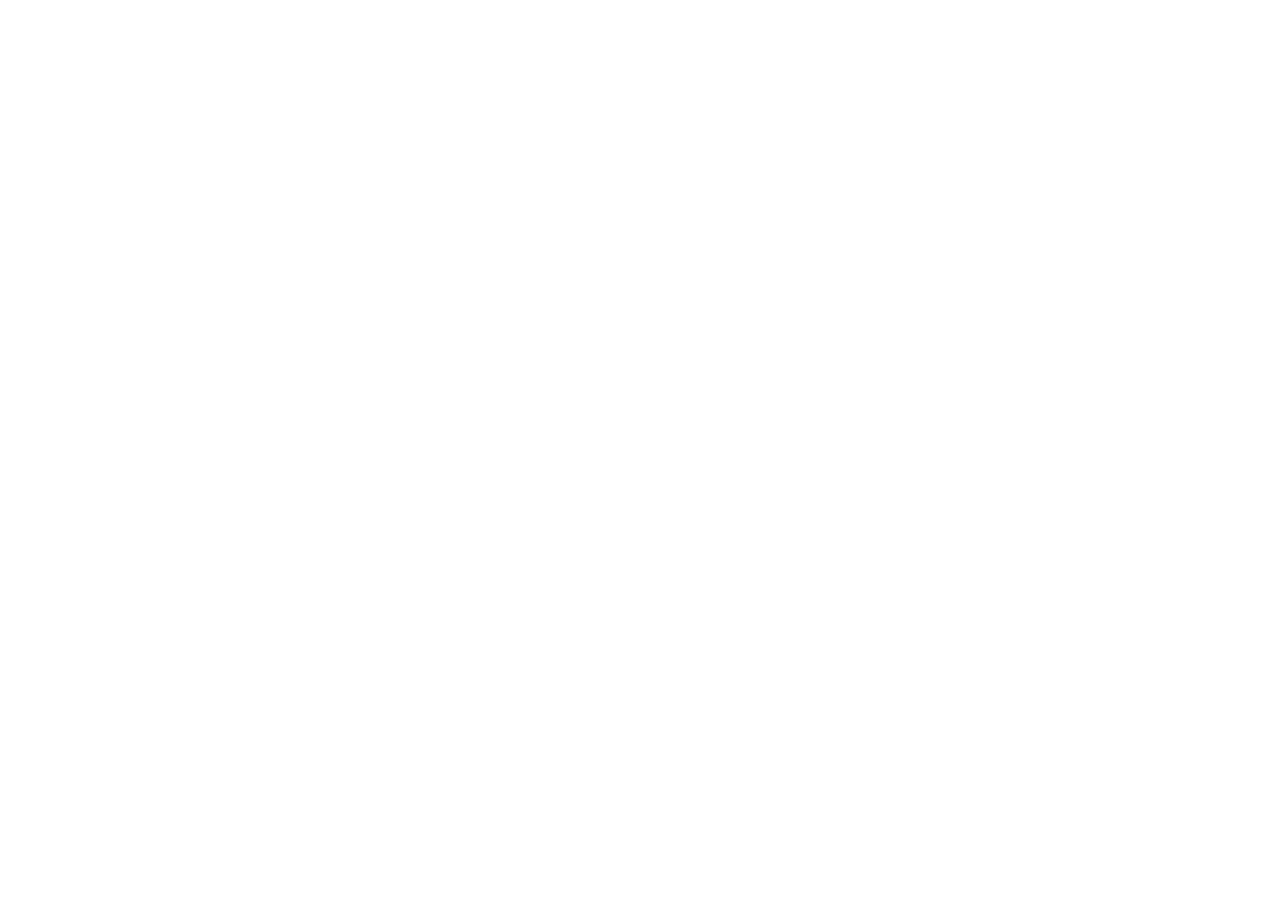
==== index.html @ f09a70e5 "Adding OG tags" ====
<!DOCTYPE html>
<html lang="en">
<head>
    <meta charset="UTF-8">

    <!--FAVICON-->
    <link rel="apple-touch-icon" sizes="180x180" href="/favicon/apple-touch-icon.png">
    <link rel="icon" type="image/png" sizes="32x32" href="/favicon/favicon-32x32.png">
    <link rel="icon" type="image/png" sizes="16x16" href="/favicon/favicon-16x16.png">
    <link rel="manifest" href="/favicon/site.webmanifest">
    <link rel="mask-icon" href="/favicon/safari-pinned-tab.svg" color="#5bbad5">
    <link rel="shortcut icon" href="/favicon/favicon.ico">
    <meta name="msapplication-TileColor" content="#ffc40d">
    <meta name="msapplication-config" content="/favicon/browserconfig.xml">
    <meta name="theme-color" content="#ffffff">

    <!--OG TAGS-->
    <meta property="og:url" content="https://mordvintsevmv.github.io/quantori_homework_1/">
    <meta property="og:title" content="Quantori Homework #1 by Maksim Mordvintsev">
    <meta property="og:image" content="https://mordvintsevmv.github.io/quantori_homework_1/og_image.png">
    <meta property="og:type" content="website"/>

    <meta name="twitter:card" content="summary_large_image">
    <meta property="twitter:domain" content="mordvintsevmv.github.io/quantori_homework_1">
    <meta property="twitter:url" content="https://mordvintsevmv.github.io/quantori_homework_1/">
    <meta name="twitter:title" content="Quantori Homework #1 by Maksim Mordvintsev">
    <meta name="twitter:image" content="https://mordvintsevmv.github.io/quantori_homework_1/og_image.png">

    <meta
            property="og:description"
            content="IPhone model using HTML and CSS (and a little bit JS)"
    />
    <meta
            property="twitter:description"
            content="IPhone model using HTML and CSS (and a little bit JS)"
    />

    <title>Quantori Homework #1</title>
</head>
<body>

</body>
</html>
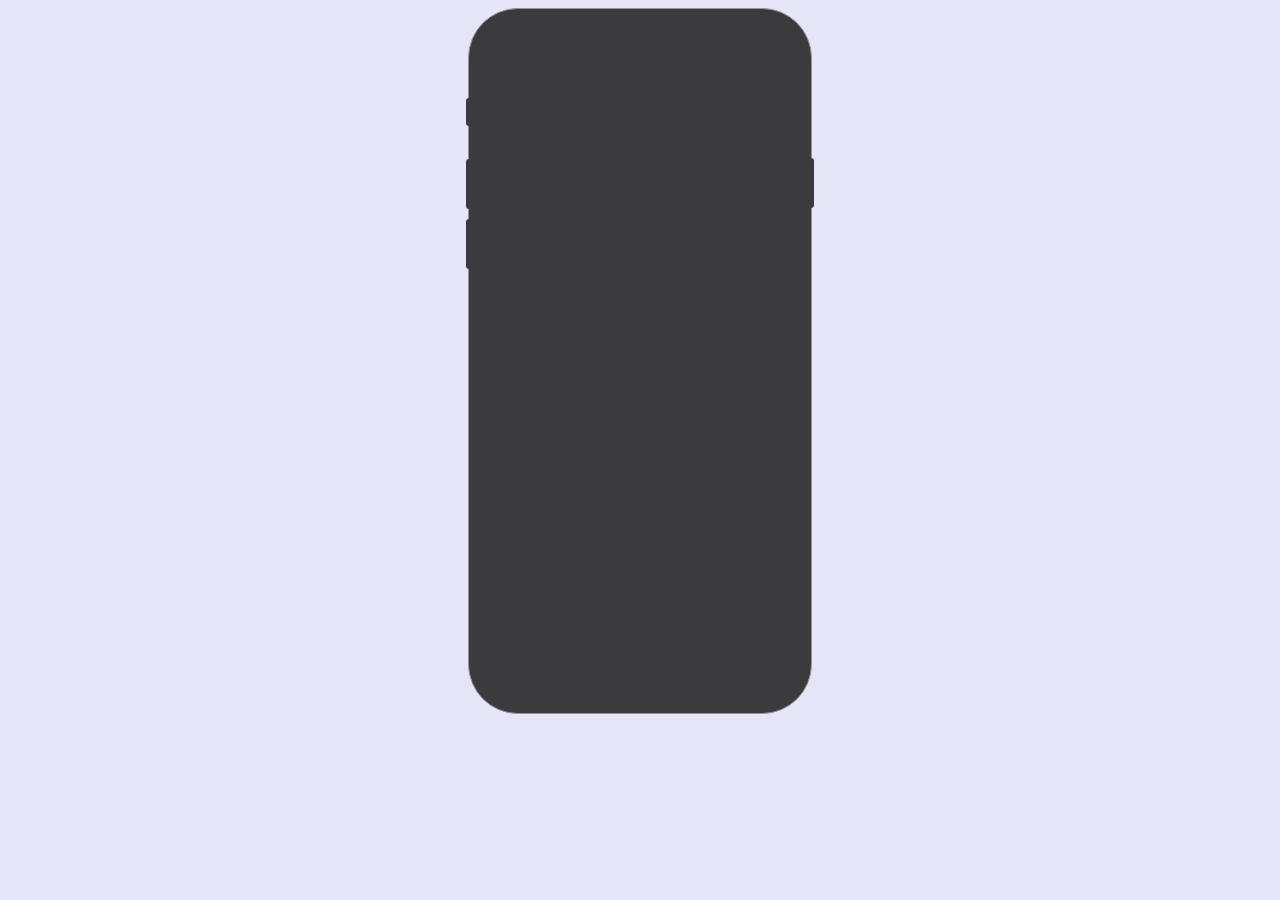
==== commit e24f8f22: "Creating layout for iPhone frame and buttons (left and right)" ====
--- a/index.html
+++ b/index.html
@@ -3,15 +3,21 @@
 <head>
     <meta charset="UTF-8">
 
+    <meta name="viewport" content="width=device-width, initial-scale=1"/>
+    <meta
+            name="description"
+            content="Quantori Homework #1 by Maksim Mordvintsev. IPhone model using HTML and CSS (and a little bit JS)."
+    />
+
     <!--FAVICON-->
-    <link rel="apple-touch-icon" sizes="180x180" href="/favicon/apple-touch-icon.png">
-    <link rel="icon" type="image/png" sizes="32x32" href="/favicon/favicon-32x32.png">
-    <link rel="icon" type="image/png" sizes="16x16" href="/favicon/favicon-16x16.png">
-    <link rel="manifest" href="/favicon/site.webmanifest">
-    <link rel="mask-icon" href="/favicon/safari-pinned-tab.svg" color="#5bbad5">
-    <link rel="shortcut icon" href="/favicon/favicon.ico">
+    <link rel="apple-touch-icon" sizes="180x180" href="/apple-touch-icon.png">
+    <link rel="icon" type="image/png" sizes="32x32" href="/favicon-32x32.png">
+    <link rel="icon" type="image/png" sizes="16x16" href="/favicon-16x16.png">
+    <link rel="manifest" href="/site.webmanifest">
+    <link rel="mask-icon" href="/safari-pinned-tab.svg" color="#5bbad5">
+    <link rel="shortcut icon" href="/favicon.ico">
     <meta name="msapplication-TileColor" content="#ffc40d">
-    <meta name="msapplication-config" content="/favicon/browserconfig.xml">
+    <meta name="msapplication-config" content="/browserconfig.xml">
     <meta name="theme-color" content="#ffffff">
 
     <!--OG TAGS-->
@@ -35,9 +41,48 @@
             content="IPhone model using HTML and CSS (and a little bit JS)"
     />
 
+    <!--FONTS-->
+    <link rel="preconnect" href="https://fonts.googleapis.com">
+    <link rel="preconnect" href="https://fonts.gstatic.com" crossorigin>
+    <link href="https://fonts.googleapis.com/css2?family=Roboto:ital,wght@0,100;0,300;0,400;0,500;0,700;0,900;1,100;1,300;1,400;1,500;1,700;1,900&display=swap"
+          rel="stylesheet">
+
+    <!--STYLES-->
+    <link href="css/index.css" rel="stylesheet" type="text/css">
+    <link href="css/null.css" rel="stylesheet" type="text/css">
+    <link href="css/iphone.css" rel="stylesheet" type="text/css">
+
     <title>Quantori Homework #1</title>
 </head>
 <body>
 
+<!--IPHONE BLOCK-->
+<div class="iphone">
+
+    <!--BLOCK WITH FRONT SIDE OF IPHONE-->
+    <div class="iphone__frame iphone-frame">
+        <div class="iphone-frame__top iphone-ft">
+            <div class="iphone-ft__camera"></div>
+            <div class="iphone-ft__sensor"></div>
+            <div class="iphone-ft__speaker"></div>
+        </div>
+        <div class="iphone-frame__screen"></div>
+        <div class="iphone-frame__home"></div>
+    </div>
+
+    <!--LEFT BUTTONS OF IPHONE-->
+    <div class="iphone__left-buttons iphone-lb">
+        <div class="iphone-lb__mute"></div>
+        <div class="iphone-lb__v-up"></div>
+        <div class="iphone-lb__v-down"></div>
+    </div>
+
+    <!--RIGHT BUTTONS OF IPHONE-->
+    <div class="iphone__right-buttons iphone-rb">
+        <div class="iphone-rb__power"></div>
+    </div>
+
+</div>
+
 </body>
 </html>--- a/css/index.css
+++ b/css/index.css
@@ -0,0 +1,22 @@
+/*
+    Colors:
+
+red: #EF3F3F
+yellow: #F4D00C
+blue: #0C93B6
+grey: #373F42
+
+*/
+
+body{
+    font-family: 'Roboto', sans-serif;
+    background-color: #e5e5f7;
+    opacity: 0.8;
+    background-image:  radial-gradient(#373F42 0.5px, transparent 0.5px), radial-gradient(#373F42 0.5px, #e5e5f7 0.5px);
+    background-size: 20px 20px;
+    background-position: 0 0,10px 10px;
+
+    display: grid;
+    justify-content: center;
+    align-items: center;
+}
--- a/css/iphone.css
+++ b/css/iphone.css
@@ -0,0 +1,50 @@
+.iphone {
+  position: relative;
+}
+.iphone__frame {
+  height: 703.8px;
+  width: 341.7px;
+  background-color: #111111;
+  border: 1px solid grey;
+  border-radius: 50px;
+}
+.iphone__left-buttons {
+  position: absolute;
+  top: 90px;
+  left: -2px;
+}
+.iphone__right-buttons {
+  position: absolute;
+  top: 150px;
+  right: -2px;
+}
+
+.iphone-lb__mute {
+  width: 6px;
+  height: 28px;
+  background-color: #111111;
+  border-radius: 3px 0 0 3px;
+}
+.iphone-lb__v-up {
+  margin-top: 33px;
+  width: 6px;
+  height: 50px;
+  background-color: #111111;
+  border-radius: 3px 0 0 3px;
+}
+.iphone-lb__v-down {
+  margin-top: 10px;
+  width: 6px;
+  height: 50px;
+  background-color: #111111;
+  border-radius: 3px 0 0 3px;
+}
+
+.iphone-rb__power {
+  width: 6px;
+  height: 50px;
+  background-color: #111111;
+  border-radius: 3px 3px 3px 3px;
+}
+
+/*# sourceMappingURL=iphone.css.map */
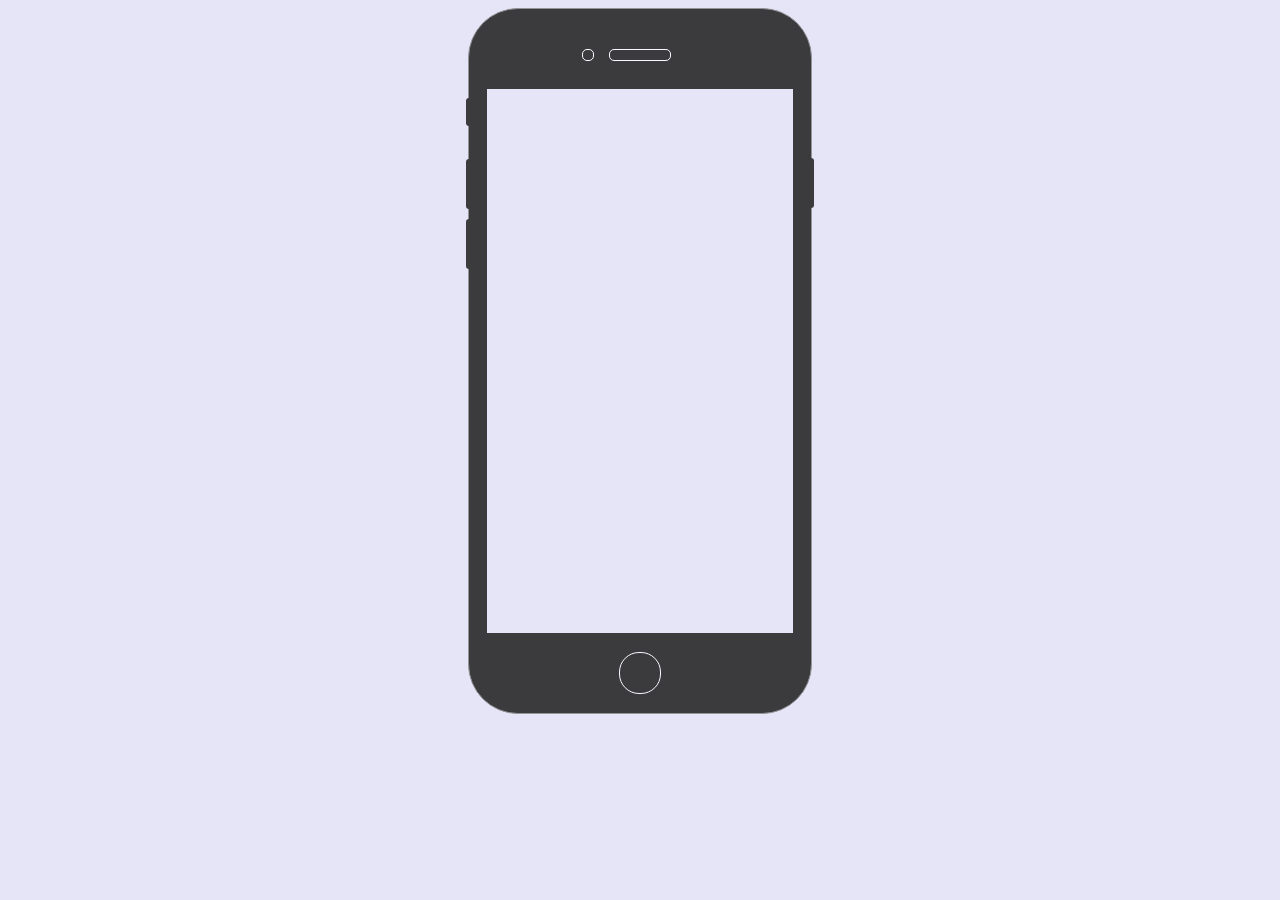
==== commit 7e6bf89f: "Adding styles for front side of iPhone" ====
--- a/index.html
+++ b/index.html
@@ -61,13 +61,17 @@
 
     <!--BLOCK WITH FRONT SIDE OF IPHONE-->
     <div class="iphone__frame iphone-frame">
+
         <div class="iphone-frame__top iphone-ft">
             <div class="iphone-ft__camera"></div>
-            <div class="iphone-ft__sensor"></div>
             <div class="iphone-ft__speaker"></div>
         </div>
+
         <div class="iphone-frame__screen"></div>
-        <div class="iphone-frame__home"></div>
+
+        <div class="iphone-frame__bottom iphone-fb">
+            <div class="iphone-fb__home"></div>
+        </div>
     </div>
 
     <!--LEFT BUTTONS OF IPHONE-->
--- a/css/iphone.css
+++ b/css/iphone.css
@@ -17,6 +17,58 @@
   position: absolute;
   top: 150px;
   right: -2px;
+}
+
+.iphone-frame {
+  display: grid;
+  justify-content: center;
+  align-items: center;
+}
+.iphone-frame__top {
+  height: 79.9px;
+}
+.iphone-frame__screen {
+  width: 306px;
+  height: 544px;
+  background-color: #e5e5f7;
+}
+.iphone-frame__bottom {
+  height: 79.9px;
+  display: grid;
+  justify-content: center;
+  align-items: center;
+}
+
+.iphone-ft {
+  position: relative;
+}
+.iphone-ft__camera {
+  position: absolute;
+  top: 40px;
+  left: 95px;
+  width: 10px;
+  height: 10px;
+  border-radius: 5px;
+  border: 1px solid #FFF;
+}
+.iphone-ft__speaker {
+  position: absolute;
+  top: 40px;
+  margin-left: auto;
+  margin-right: auto;
+  left: 0;
+  right: 0;
+  width: 60px;
+  height: 10px;
+  border-radius: 5px;
+  border: 1px solid #FFF;
+}
+
+.iphone-fb__home {
+  border: 1px solid #FFF;
+  height: 40px;
+  width: 40px;
+  border-radius: 20px;
 }
 
 .iphone-lb__mute {
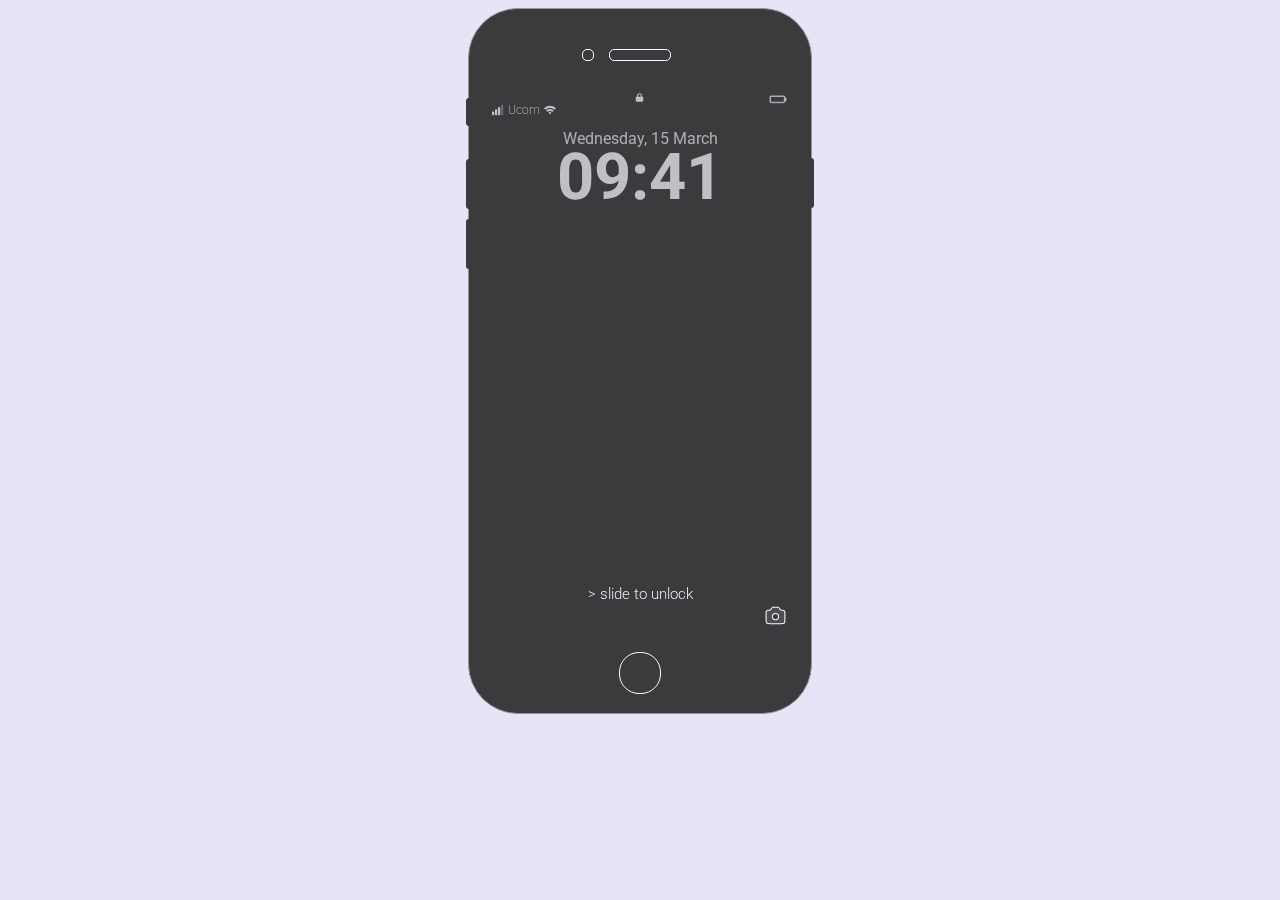
==== commit 15868aad: "Creating Top bar elements (Version 1)" ====
--- a/index.html
+++ b/index.html
@@ -67,7 +67,31 @@
             <div class="iphone-ft__speaker"></div>
         </div>
 
-        <div class="iphone-frame__screen"></div>
+        <div class="iphone-frame__screen iphone-screen">
+            <div class="iphone-screen__top iphone-st">
+                <div class="iphone-st__network">
+                    <img src="img/network.svg" alt="network"/>
+                    <p>Ucom</p>
+                    <img src="img/wifi.svg" alt="wifi"/>
+
+                </div>
+
+                <div class="iphone-st__lock">
+                    <img src="img/lock-close.svg"/>
+                </div>
+
+                <div class="iphone-st__battery">
+                    <img src="img/battery.svg" alt="battery"/>
+                </div>
+
+            </div>
+            <div class="iphone-screen__date">Wednesday, 15 March</div>
+            <div class="iphone-screen__time">09:41</div>
+            <div class="iphone-screen__notifications"></div>
+            <div class="iphone-screen__slide"> > slide to unlock </div>
+            <div class="iphone-screen__bottom"></div>
+            <img src="img/camera.svg" alt="camera" class="iphone-screen__camera"/>
+        </div>
 
         <div class="iphone-frame__bottom iphone-fb">
             <div class="iphone-fb__home"></div>
--- a/css/iphone.css
+++ b/css/iphone.css
@@ -30,7 +30,6 @@
 .iphone-frame__screen {
   width: 306px;
   height: 544px;
-  background-color: #e5e5f7;
 }
 .iphone-frame__bottom {
   height: 79.9px;
@@ -99,4 +98,108 @@
   border-radius: 3px 3px 3px 3px;
 }
 
+.iphone-screen {
+  position: relative;
+  background-image: url("../img/ios16-wallpaper.jpg");
+  background-repeat: no-repeat;
+  background-size: auto 630px;
+}
+.iphone-screen__date {
+  position: absolute;
+  top: 40px;
+  color: #FFFFFF;
+  font-weight: 400;
+  font-size: 16px;
+  opacity: 0.6;
+  width: 100%;
+  text-align: center;
+}
+.iphone-screen__time {
+  position: absolute;
+  top: 50px;
+  color: #FFFFFF;
+  font-weight: 700;
+  font-size: 65px;
+  opacity: 0.7;
+  width: 100%;
+  text-align: center;
+}
+.iphone-screen__slide {
+  position: absolute;
+  width: 100%;
+  bottom: 30px;
+  text-align: center;
+  color: #FFFFFF;
+  font-weight: 300;
+  font-size: 15px;
+  background: linear-gradient(135deg, #FFFFFF, #FFFFFF, #111111, #FFFFFF, #FFFFFF);
+  background-size: 800% 800%;
+  animation: slide-gradient 4s ease infinite;
+  -webkit-background-clip: text;
+  background-clip: text;
+  -webkit-text-fill-color: transparent;
+  -webkit-animation: slide-gradient 4s ease infinite;
+}
+.iphone-screen__camera {
+  position: absolute;
+  bottom: 5px;
+  right: 5px;
+  width: 25px;
+}
+
+@keyframes slide-gradient {
+  0% {
+    background-position: 100% 0;
+  }
+  100% {
+    background-position: 0 -100%;
+  }
+}
+.iphone-st {
+  position: relative;
+}
+.iphone-st__network {
+  position: absolute;
+  top: 2px;
+  left: 5px;
+  display: flex;
+  align-items: center;
+  gap: 4px;
+  opacity: 0.7;
+}
+.iphone-st__network img {
+  height: 12px;
+  display: inline;
+}
+.iphone-st__network p {
+  color: #FFFFFF;
+  font-size: 12px;
+  font-weight: 200;
+  display: inline;
+}
+.iphone-st__lock {
+  position: absolute;
+  width: 10px;
+  top: -2px;
+  margin-left: auto;
+  margin-right: auto;
+  left: 0;
+  right: 0;
+  opacity: 0.7;
+}
+.iphone-st__lock img {
+  height: 9px;
+  display: inline;
+}
+.iphone-st__battery {
+  position: absolute;
+  top: 0px;
+  right: 5px;
+  opacity: 0.7;
+}
+.iphone-st__battery img {
+  height: 20px;
+  display: inline;
+}
+
 /*# sourceMappingURL=iphone.css.map */
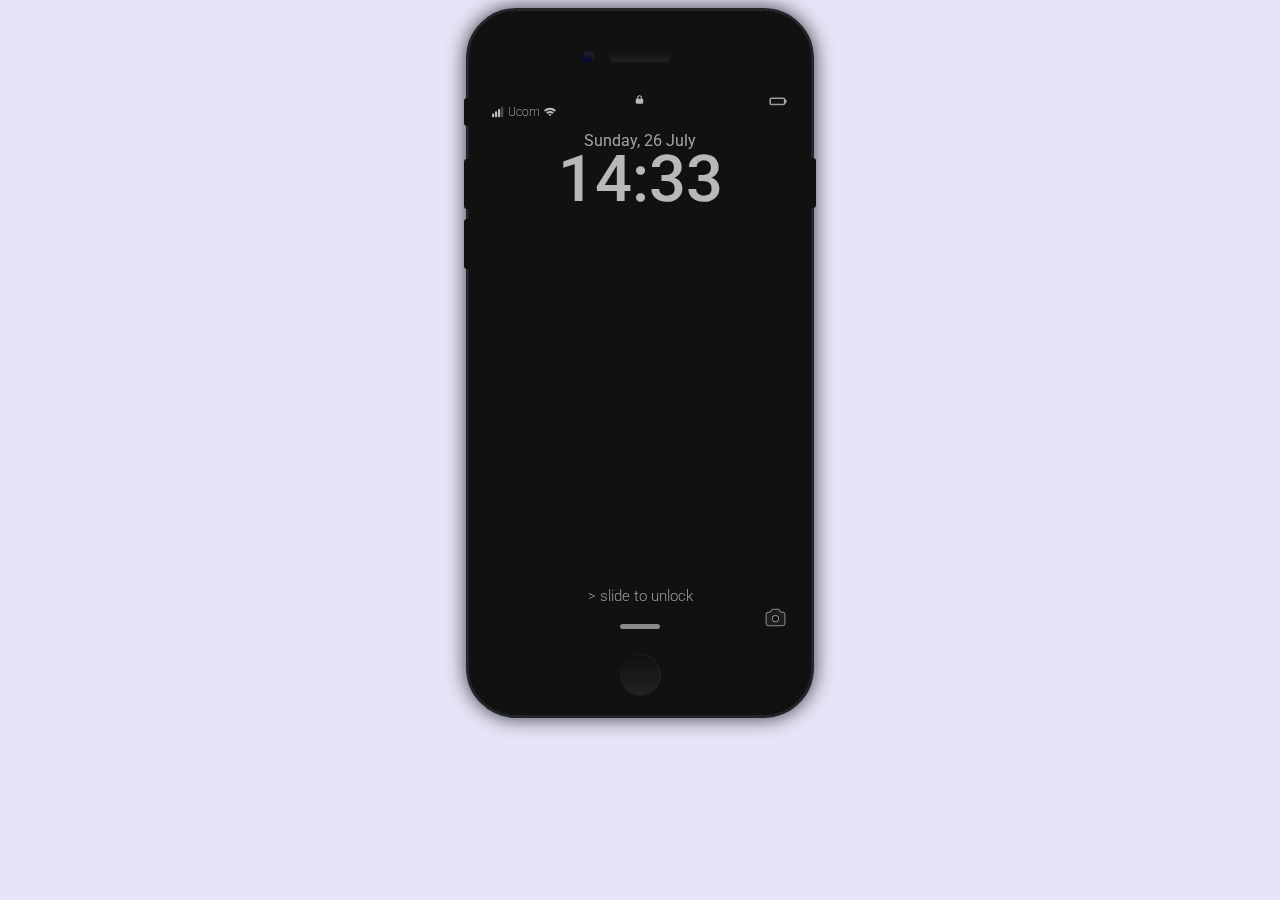
==== commit 181abecc: "Creating script for date and time updating" ====
--- a/index.html
+++ b/index.html
@@ -62,13 +62,18 @@
     <!--BLOCK WITH FRONT SIDE OF IPHONE-->
     <div class="iphone__frame iphone-frame">
 
+        <!--TOP SIDE WITH CAMERA AND SPEAKER-->
         <div class="iphone-frame__top iphone-ft">
             <div class="iphone-ft__camera"></div>
             <div class="iphone-ft__speaker"></div>
         </div>
 
+        <!--SCREEN-->
         <div class="iphone-frame__screen iphone-screen">
+
+            <!--TOP BAR WITH NETWORK AND BATTERY-->
             <div class="iphone-screen__top iphone-st">
+
                 <div class="iphone-st__network">
                     <img src="img/network.svg" alt="network"/>
                     <p>Ucom</p>
@@ -77,7 +82,7 @@
                 </div>
 
                 <div class="iphone-st__lock">
-                    <img src="img/lock-close.svg"/>
+                    <img src="img/lock-close.svg" alt="lock"/>
                 </div>
 
                 <div class="iphone-st__battery">
@@ -85,17 +90,21 @@
                 </div>
 
             </div>
-            <div class="iphone-screen__date">Wednesday, 15 March</div>
-            <div class="iphone-screen__time">09:41</div>
-            <div class="iphone-screen__notifications"></div>
-            <div class="iphone-screen__slide"> > slide to unlock </div>
+
+            <!--MAIN ELEMENTS OF THE SCREEN-->
+            <div class="iphone-screen__date" id="iphone-date"></div>
+            <div class="iphone-screen__time" id="iphone-time"></div>
+            <div class="iphone-screen__slide"> > slide to unlock</div>
             <div class="iphone-screen__bottom"></div>
             <img src="img/camera.svg" alt="camera" class="iphone-screen__camera"/>
+
         </div>
 
+        <!--BOTTOM SIDE WITH HOME BUTTON-->
         <div class="iphone-frame__bottom iphone-fb">
             <div class="iphone-fb__home"></div>
         </div>
+
     </div>
 
     <!--LEFT BUTTONS OF IPHONE-->
@@ -112,5 +121,7 @@
 
 </div>
 
+<script src="js/date-time.js"></script>
+
 </body>
 </html>--- a/css/index.css
+++ b/css/index.css
@@ -10,12 +10,18 @@
 
 body{
     font-family: 'Roboto', sans-serif;
+
+    /*
+    Adding background
+    */
     background-color: #e5e5f7;
-    opacity: 0.8;
     background-image:  radial-gradient(#373F42 0.5px, transparent 0.5px), radial-gradient(#373F42 0.5px, #e5e5f7 0.5px);
     background-size: 20px 20px;
     background-position: 0 0,10px 10px;
 
+    /*
+    Centering all blocks in body
+    */
     display: grid;
     justify-content: center;
     align-items: center;
--- a/css/iphone.css
+++ b/css/iphone.css
@@ -1,11 +1,15 @@
 .iphone {
   position: relative;
+  box-shadow: 0 0 20px rgba(0, 0, 0, 0.75);
+  -webkit-box-shadow: 0 0 20px rgba(0, 0, 0, 0.75);
+  -moz-box-shadow: 0 0 20px rgba(0, 0, 0, 0.75);
+  border-radius: 50px;
 }
 .iphone__frame {
   height: 703.8px;
   width: 341.7px;
   background-color: #111111;
-  border: 1px solid grey;
+  border: 3px solid #22262A;
   border-radius: 50px;
 }
 .iphone__left-buttons {
@@ -48,7 +52,8 @@
   width: 10px;
   height: 10px;
   border-radius: 5px;
-  border: 1px solid #FFF;
+  border: 1px solid transparent;
+  background: linear-gradient(#222222, #020234) padding-box, linear-gradient(to right, #020234, #222222) border-box;
 }
 .iphone-ft__speaker {
   position: absolute;
@@ -60,14 +65,16 @@
   width: 60px;
   height: 10px;
   border-radius: 5px;
-  border: 1px solid #FFF;
+  border: 1px solid transparent;
+  background: linear-gradient(#111111, #222222) padding-box, linear-gradient(to right, #111111, #111111) border-box;
 }
 
 .iphone-fb__home {
-  border: 1px solid #FFF;
+  border: 1px solid transparent;
+  background: linear-gradient(#111111, #222222) padding-box, linear-gradient(to right, #111111, #222222) border-box;
   height: 40px;
   width: 40px;
-  border-radius: 20px;
+  border-radius: 25px;
 }
 
 .iphone-lb__mute {
@@ -95,7 +102,7 @@
   width: 6px;
   height: 50px;
   background-color: #111111;
-  border-radius: 3px 3px 3px 3px;
+  border-radius: 0 3px 3px 0;
 }
 
 .iphone-screen {
@@ -118,7 +125,7 @@
   position: absolute;
   top: 50px;
   color: #FFFFFF;
-  font-weight: 700;
+  font-weight: 500;
   font-size: 65px;
   opacity: 0.7;
   width: 100%;
@@ -126,12 +133,13 @@
 }
 .iphone-screen__slide {
   position: absolute;
-  width: 100%;
   bottom: 30px;
-  text-align: center;
   color: #FFFFFF;
   font-weight: 300;
   font-size: 15px;
+  opacity: 0.6;
+  width: 100%;
+  text-align: center;
   background: linear-gradient(135deg, #FFFFFF, #FFFFFF, #111111, #FFFFFF, #FFFFFF);
   background-size: 800% 800%;
   animation: slide-gradient 4s ease infinite;
@@ -144,7 +152,21 @@
   position: absolute;
   bottom: 5px;
   right: 5px;
+  opacity: 0.5;
   width: 25px;
+}
+.iphone-screen__bottom {
+  position: absolute;
+  bottom: 6px;
+  margin-left: auto;
+  margin-right: auto;
+  left: 0;
+  right: 0;
+  width: 40px;
+  height: 5px;
+  opacity: 0.5;
+  border-radius: 3px;
+  background-color: #FFFFFF;
 }
 
 @keyframes slide-gradient {
@@ -179,12 +201,12 @@
 }
 .iphone-st__lock {
   position: absolute;
-  width: 10px;
   top: -2px;
   margin-left: auto;
   margin-right: auto;
   left: 0;
   right: 0;
+  width: 10px;
   opacity: 0.7;
 }
 .iphone-st__lock img {
@@ -193,7 +215,7 @@
 }
 .iphone-st__battery {
   position: absolute;
-  top: 0px;
+  top: 0;
   right: 5px;
   opacity: 0.7;
 }
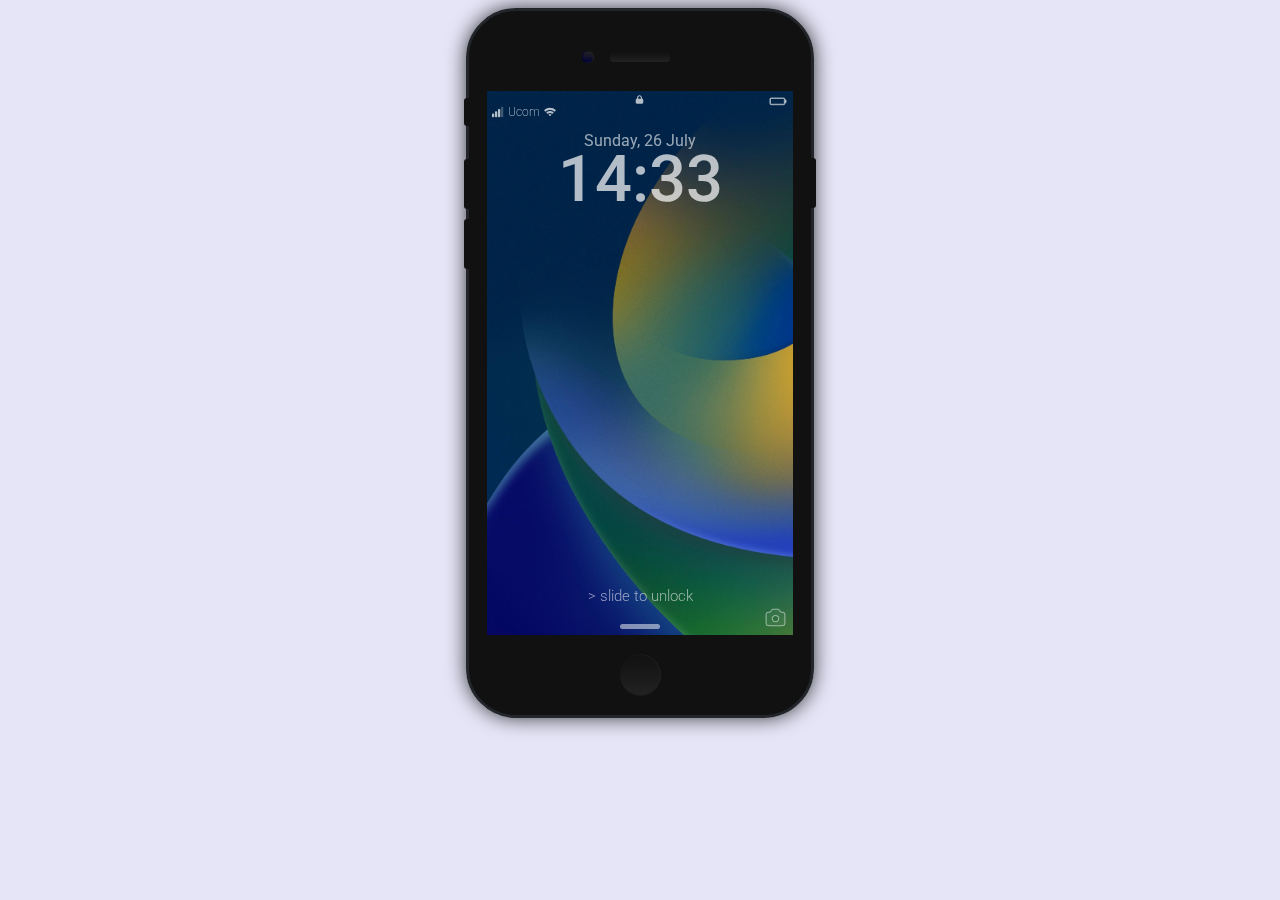
==== commit b5b73864: "Merge pull request #1 from mordvintsevmv/feature/js-iphone" ====
--- a/index.html
+++ b/index.html
@@ -69,7 +69,7 @@
         </div>
 
         <!--SCREEN-->
-        <div class="iphone-frame__screen iphone-screen">
+        <div class="iphone-frame__screen iphone-screen" id="iphone-screen">
 
             <!--TOP BAR WITH NETWORK AND BATTERY-->
             <div class="iphone-screen__top iphone-st">
@@ -81,8 +81,8 @@
 
                 </div>
 
-                <div class="iphone-st__lock">
-                    <img src="img/lock-close.svg" alt="lock"/>
+                <div class="iphone-st__lock" id="iphone-lock">
+                    <img id="iphone-lock-img" src="img/lock-close.svg" alt="lock"/>
                 </div>
 
                 <div class="iphone-st__battery">
@@ -98,30 +98,38 @@
             <div class="iphone-screen__bottom"></div>
             <img src="img/camera.svg" alt="camera" class="iphone-screen__camera"/>
 
+            <div class="iphone-screen__volume" id="iphone-volume"></div>
+            <div class="iphone-screen__mute" id="iphone-mute-block">
+                <img id="iphone-mute-image" src="/img/mute-off.svg" alt="mute"/>
+                <p id="iphone-mute-text">Mute off</p>
+            </div>
+
+
         </div>
 
         <!--BOTTOM SIDE WITH HOME BUTTON-->
         <div class="iphone-frame__bottom iphone-fb">
-            <div class="iphone-fb__home"></div>
+            <div class="iphone-fb__home" id="iphone-home"></div>
         </div>
 
     </div>
 
     <!--LEFT BUTTONS OF IPHONE-->
     <div class="iphone__left-buttons iphone-lb">
-        <div class="iphone-lb__mute"></div>
-        <div class="iphone-lb__v-up"></div>
-        <div class="iphone-lb__v-down"></div>
+        <div class="iphone-lb__mute" id="iphone-mute"></div>
+        <div class="iphone-lb__v-up" id="iphone-v-up"></div>
+        <div class="iphone-lb__v-down" id="iphone-v-down"></div>
     </div>
 
     <!--RIGHT BUTTONS OF IPHONE-->
     <div class="iphone__right-buttons iphone-rb">
-        <div class="iphone-rb__power"></div>
+        <div class="iphone-rb__power" id="iphone-power"></div>
     </div>
 
 </div>
 
 <script src="js/date-time.js"></script>
+<script src="js/buttons.js"></script>
 
 </body>
 </html>--- a/css/iphone.css
+++ b/css/iphone.css
@@ -76,12 +76,18 @@
   width: 40px;
   border-radius: 25px;
 }
+.iphone-fb__home:hover {
+  cursor: pointer;
+}
 
 .iphone-lb__mute {
   width: 6px;
   height: 28px;
   background-color: #111111;
   border-radius: 3px 0 0 3px;
+}
+.iphone-lb__mute:hover {
+  cursor: pointer;
 }
 .iphone-lb__v-up {
   margin-top: 33px;
@@ -90,6 +96,9 @@
   background-color: #111111;
   border-radius: 3px 0 0 3px;
 }
+.iphone-lb__v-up:hover {
+  cursor: pointer;
+}
 .iphone-lb__v-down {
   margin-top: 10px;
   width: 6px;
@@ -97,12 +106,18 @@
   background-color: #111111;
   border-radius: 3px 0 0 3px;
 }
+.iphone-lb__v-down:hover {
+  cursor: pointer;
+}
 
 .iphone-rb__power {
   width: 6px;
   height: 50px;
   background-color: #111111;
   border-radius: 0 3px 3px 0;
+}
+.iphone-rb__power:hover {
+  cursor: pointer;
 }
 
 .iphone-screen {
@@ -168,6 +183,53 @@
   border-radius: 3px;
   background-color: #FFFFFF;
 }
+.iphone-screen__volume {
+  position: absolute;
+  top: 75px;
+  left: 10px;
+  width: 30px;
+  height: 100px;
+  opacity: 0;
+  border-radius: 10px;
+  background: linear-gradient(0deg, #FFFFFF 50%, transparent 50%);
+  transition: 0.3s;
+}
+.iphone-screen__volume:before {
+  content: "";
+  position: inherit;
+  width: 30px;
+  height: 100px;
+  opacity: 0.7;
+  border-radius: 10px;
+  background: #666666;
+}
+.iphone-screen__mute {
+  display: flex;
+  align-items: center;
+  justify-content: center;
+  position: absolute;
+  top: 5px;
+  margin-left: auto;
+  margin-right: auto;
+  left: 0;
+  right: 0;
+  width: 120px;
+  height: 30px;
+  opacity: 0;
+  border-radius: 15px;
+  background: #47525C;
+  transition: 0.3s;
+}
+.iphone-screen__mute img {
+  height: 30px;
+  opacity: 0.7;
+}
+.iphone-screen__mute p {
+  color: #FFFFFF;
+  opacity: 0.7;
+  font-weight: 300;
+  font-size: 15px;
+}
 
 @keyframes slide-gradient {
   0% {
